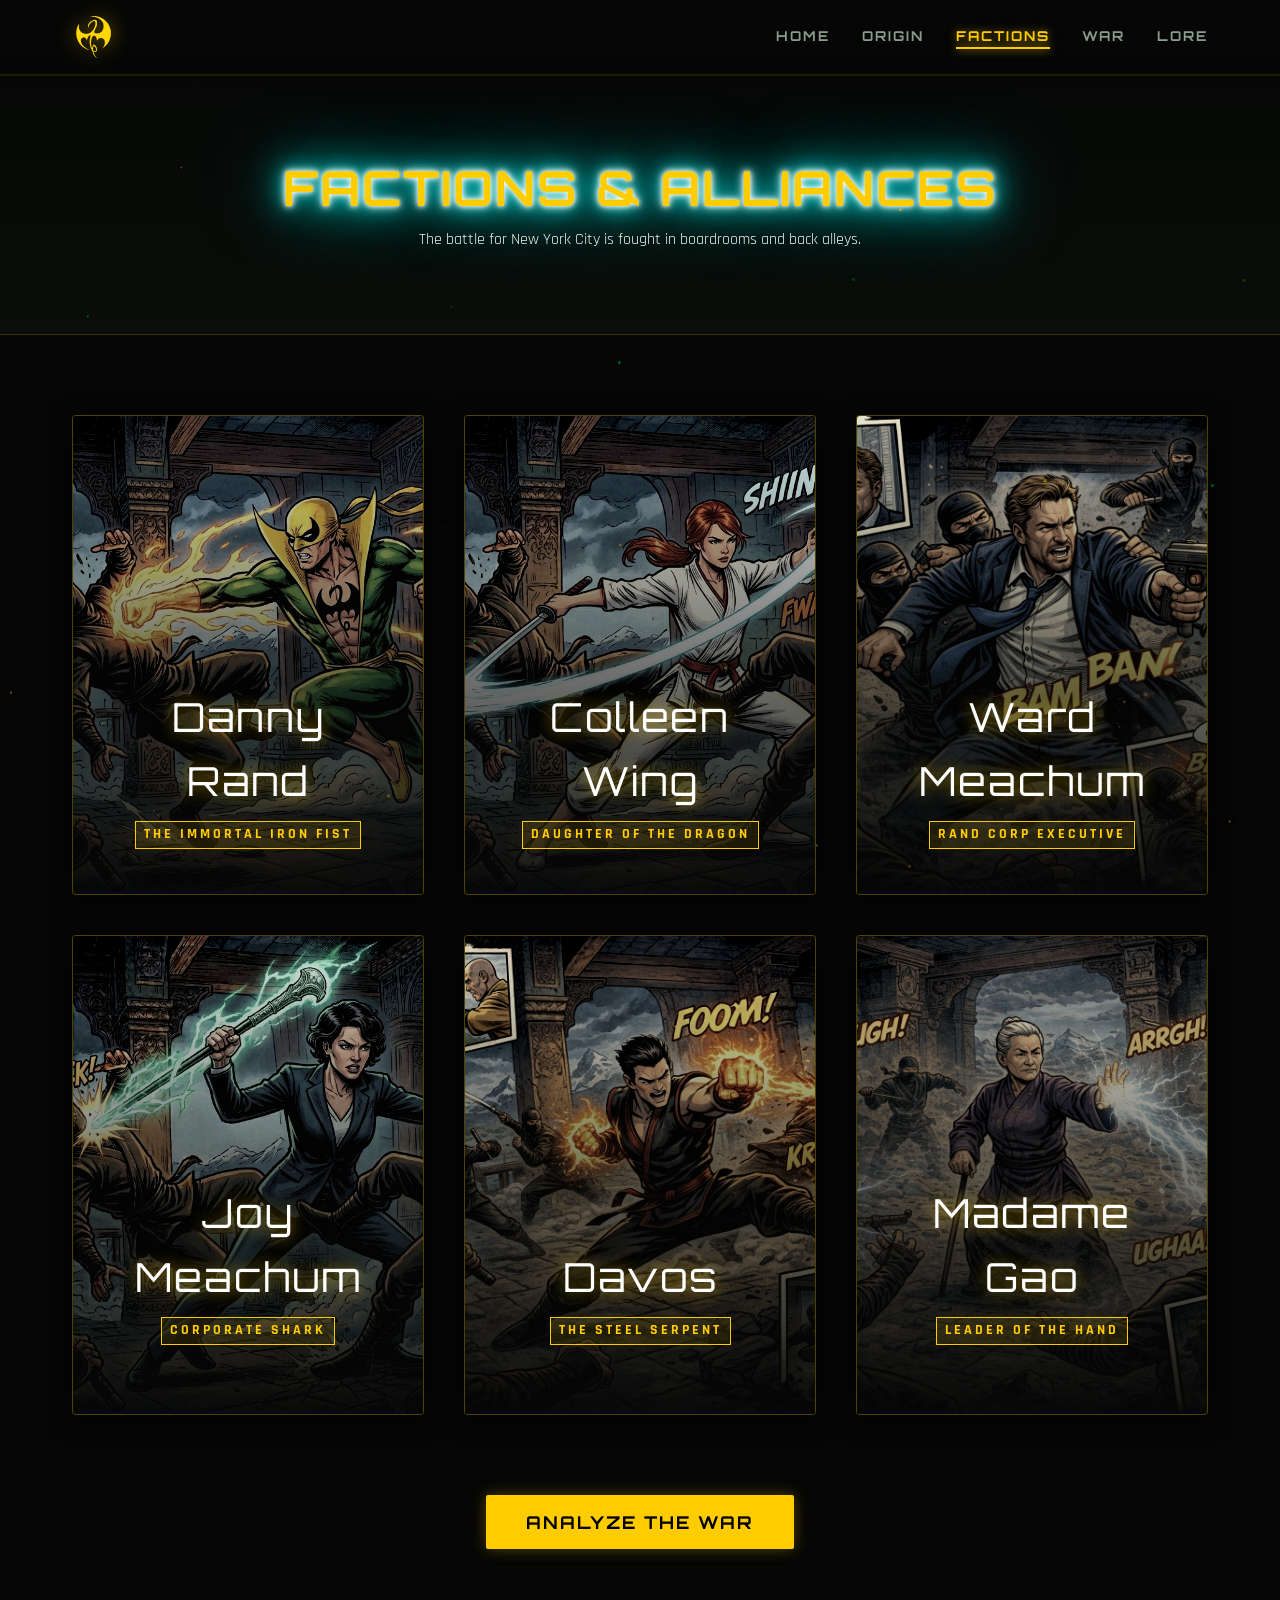
==== characters.html @ ce6b32f4 "Add files via upload" ====
<!DOCTYPE html>
<html lang="en">

<head>
    <meta charset="UTF-8">
    <meta name="viewport" content="width=device-width, initial-scale=1.0">
    <title>Iron Fist | Factions</title>
    <link rel="icon" type="image/png" href="Assets\iron-fist-icon-4.png">
    <link rel=" stylesheet" href="css/style.css">

    <style>
        .glow-text {
            font-size: 3rem;
            color: #fff;
            text-align: center;
            /* Initial glow */
            text-shadow: 0 0 5px #fff,
                0 0 10px #fff,
                0 0 20px #0ff,
                0 0 40px #0ff,
                0 0 80px #0ff;
            /* Animation */
            animation: glow 1.5s ease-in-out infinite alternate;
        }

        /* Keyframes for glowing animation */
        @keyframes glow {
            from {
                text-shadow: 0 0 4px #fffb00,
                    0 0 8px #d9ff00,
                    0 0 16px rgb(208, 255, 0),
                    0 0 32px rgb(255, 230, 0),
                    0 0 64px rgb(255, 255, 255);
            }

            to {
                text-shadow: 0 0 8px #000000,
                    0 0 16px rgb(0, 0, 0),
                    0 0 32px rgb(0, 0, 0),
                    0 0 64px rgb(0, 0, 0),
                    0 0 128px rgb(0, 0, 0);
            }
        }

        .page-header {
            padding-top: 150px;
            padding-bottom: 50px;
            text-align: center;
            background: linear-gradient(to bottom, rgba(5, 6, 5, 0.9), var(--bg-dark));
            border-bottom: 1px solid rgba(255, 204, 0, 0.2);
        }

        .page-header h1 {
            font-size: clamp(3rem, 6vw, 5rem);
            color: var(--primary-gold);
            text-shadow: 0 0 20px var(--primary-gold-glow), 0 0 40px var(--primary-gold);
            margin-bottom: 1rem;
        }

        .character-grid {
            display: grid;
            grid-template-columns: repeat(auto-fill, minmax(320px, 1fr));
            gap: 2.5rem;
            padding: 5rem 0;
        }

        .character-card {
            position: relative;
            height: 480px;
            border-radius: 4px;
            overflow: hidden;
            cursor: pointer;
            box-shadow: 0 5px 25px rgba(0, 0, 0, 0.8);
            transition: var(--transition-medium);
            background: #050605;
            border: 1px solid rgba(255, 204, 0, 0.3);
            transform-style: preserve-3d;
        }

        .character-img {
            width: 100%;
            height: 100%;
            object-fit: cover;
            filter: contrast(120%) grayscale(40%);
            transition: var(--transition-slow);
            opacity: 0.9;
        }

        .character-card:hover .character-img {
            transform: scale(1.1);
            filter: contrast(140%) grayscale(0%);
            opacity: 1;
        }

        .character-card::after {
            content: '';
            position: absolute;
            top: 0;
            left: 0;
            right: 0;
            bottom: 0;
            background: linear-gradient(to top, rgba(5, 6, 5, 0.95) 0%, rgba(5, 6, 5, 0.4) 60%, transparent 100%);
            z-index: 2;
        }

        .character-card:hover::after {
            background: linear-gradient(to top, rgba(20, 16, 0, 0.95) 0%, rgba(10, 8, 0, 0.5) 60%, transparent 100%);
        }

        .character-info {
            position: absolute;
            bottom: 0;
            left: 0;
            width: 100%;
            padding: 2rem;
            z-index: 3;
            transform: translateY(100px);
            transition: var(--transition-medium);
            text-align: center;
        }

        .character-card:hover .character-info {
            transform: translateY(0);
        }

        .character-name {
            font-family: var(--font-heading);
            font-size: 2.5rem;
            color: #fff;
            margin-bottom: 0.5rem;
            text-shadow: 0 0 15px var(--primary-gold-glow);
            letter-spacing: 2px;
        }

        .character-status {
            font-family: var(--font-body);
            font-size: 0.85rem;
            color: var(--primary-gold);
            text-transform: uppercase;
            letter-spacing: 3px;
            font-weight: 800;
            margin-bottom: 1rem;
            background: rgba(255, 204, 0, 0.1);
            display: inline-block;
            padding: 2px 8px;
            border: 1px solid var(--primary-gold);
        }

        .character-desc {
            font-size: 0.95rem;
            color: #ccc;
            opacity: 0;
            transition: var(--transition-medium);
            line-height: 1.6;
            font-weight: bold;
            text-shadow: 1px 1px 3px #000;
        }

        .character-card:hover .character-desc {
            opacity: 1;
            transition-delay: 0.1s;
        }

        .character-card.animate-on-scroll {
            opacity: 0;
            transform: translateY(50px);
            transition: all 0.6s ease-out;
        }

        .character-card.animate-on-scroll.visible {
            opacity: 1;
            transform: translateY(0);
        }

        /* === MOBILE === */
        @media (max-width: 768px) {
            .character-grid {
                grid-template-columns: 1fr;
                gap: 1.5rem;
                padding: 2rem 0;
            }

            .character-card {
                height: auto;
                min-height: 340px;
            }

            /* Always show info on touch devices */
            .character-info {
                transform: translateY(0);
                background: linear-gradient(to top, rgba(5, 6, 5, 0.98) 0%, rgba(5, 6, 5, 0.6) 80%, transparent 100%);
            }

            .character-desc {
                opacity: 1;
            }

            .character-name {
                font-size: 1.6rem;
            }
        }
    </style>
</head>

<body>

    <nav>
        <div class="nav-container">
            <a href="index.html" class="nav-logo-link">
                <img src="Assets\iron-fist-icon-4.png" width="60" height="42" alt="Site Logo" class="logo">
            </a>
            <button class="hamburger" id="hamburger" aria-label="Toggle navigation">
                <span></span><span></span><span></span>
            </button>
            <ul class="nav-links" id="nav-links">
                <li><a href="index.html">Home</a></li>
                <li><a href="the origin.html">Origin</a></li>
                <li><a href="characters.html" class="active">Factions</a></li>
                <li><a href="the war.html">War</a></li>
                <li><a href="the lore.html">Lore</a></li>
            </ul>
        </div>
    </nav>

    <header class="page-header">
        <div class="container">
            <h2 class="animate-on-scroll glow-text" style="color: #ffcc00;">Factions & Alliances</h2>
            <p class="animate-on-scroll delay-1" style="max-width: 600px; margin: 0 auto; padding-bottom: 2rem;">The
                battle for New York City is fought in boardrooms and back alleys.</p>
        </div>
    </header>

    <main class="container">
        <div class="character-grid">

            <div class="character-card animate-on-scroll">
                <img src="Assets\Characters\Danny Rand.png" alt="Danny Rand" class="character-img">
                <div class="character-info">
                    <div class="character-name">Danny Rand</div>
                    <div class="character-status">The Immortal Iron Fist</div>
                    <div class="character-desc">Orphaned billionaire who survived a plane crash, trained in the mystical
                        city of K'un-Lun for 15 years, and defeated a dragon to earn the power of the Iron Fist.</div>
                </div>
            </div>

            <div class="character-card animate-on-scroll delay-1">
                <img src="Assets\Characters\Colleen Wing.png" alt="Colleen Wing" class="character-img">
                <div class="character-info">
                    <div class="character-name">Colleen Wing</div>
                    <div class="character-status">Daughter of the Dragon</div>
                    <div class="character-desc">A fierce martial arts instructor running the Chikara Dojo in NYC. She
                        wields a custom white katana and brutally protects her city from gang warfare.</div>
                </div>
            </div>

            <div class="character-card animate-on-scroll delay-2">
                <img src="Assets\Characters\Ward Meachumcan1.png" alt="Ward Meachum" class="character-img">
                <div class="character-info">
                    <div class="character-name">Ward Meachum</div>
                    <div class="character-status">Rand Corp Executive</div>
                    <div class="character-desc">Danny's skeptical childhood friend who now runs Rand Enterprises. He
                        struggles with substance abuse while secretly covering up his father's undead existence.</div>
                </div>
            </div>

            <div class="character-card animate-on-scroll">
                <img src="Assets\Characters\Joy Meachum.png" alt="Joy Meachum" class="character-img">
                <div class="character-info">
                    <div class="character-name">Joy Meachum</div>
                    <div class="character-status">Corporate Shark</div>
                    <div class="character-desc">Co-CEO of Rand Enterprises. Initially ruthless in rejecting Danny's
                        return, her loyalties are constantly tested between her brother, her presumed-dead father, and
                        her childhood friend.</div>
                </div>
            </div>

            <div class="character-card animate-on-scroll delay-1">
                <img src="Assets\Characters\Davos.png" alt="Davos" class="character-img">
                <div class="character-info">
                    <div class="character-name">Davos</div>
                    <div class="character-status">The Steel Serpent</div>
                    <div class="character-desc">Danny's brother-in-arms in K'un-Lun. Infuriated that Danny abandoned his
                        post after winning the Iron Fist, Davos seeks to violently rip the power from him and execute
                        his own bloody justice.</div>
                </div>
            </div>

            <div class="character-card animate-on-scroll delay-2">
                <img src="Assets\Characters\Madame Gao.png" alt="Madame Gao" class="character-img">
                <div class="character-info">
                    <div class="character-name">Madame Gao</div>
                    <div class="character-status">Leader of The Hand</div>
                    <div class="character-desc">An ancient, deceptively frail woman leading the supernatural ninja
                        syndicate known as The Hand. She controls massive narcotics operations and wields deadly
                        telekinetic martial arts.</div>
                </div>
            </div>

        </div>

        <div class="text-center animate-on-scroll" style="margin-bottom: 5rem;">
            <button class="btn" onclick="window.location.href='the war.html'">Analyze the War</button>
        </div>
    </main>

    <script src="js/main.js"></script>
</body>

</html>
---- css/style.css ----
/* Google Fonts */
@import url('https://fonts.googleapis.com/css2?family=Orbitron:wght@700;900&family=Rajdhani:wght@400;600;700&display=swap');

:root {
    /* Color Palette - Iron Fist Theme */
    --primary-gold: #ffcc00;
    /* Chi Energy */
    --primary-gold-glow: rgba(255, 204, 0, 0.6);
    --secondary-green: #00ff66;
    /* Dragon magic */
    --bg-darker: #050605;
    /* Blackish green */
    --bg-dark: #0a0e0a;
    --text-light: #f0f4f0;
    --text-muted: #8a9c8a;

    /* Typography */
    --font-heading: 'Orbitron', sans-serif;
    --font-body: 'Rajdhani', sans-serif;

    /* Variables */
    --transition-fast: 0.2s ease;
    --transition-medium: 0.4s ease;
    --transition-slow: 0.8s ease-out;
}

* {
    margin: 0;
    padding: 0;
    box-sizing: border-box;
}

body {
    font-family: var(--font-body);
    background-color: var(--bg-darker);
    color: var(--text-light);
    line-height: 1.6;
    overflow-x: hidden;
    cursor: default;
}

/* Scrollbar Styling */
::-webkit-scrollbar {
    width: 10px;
}

::-webkit-scrollbar-track {
    background: var(--bg-darker);
}

::-webkit-scrollbar-thumb {
    background: #333;
    border-radius: 5px;
}

::-webkit-scrollbar-thumb:hover {
    background: var(--primary-gold);
    box-shadow: 0 0 10px var(--primary-gold);
}

::selection {
    background: var(--primary-gold-glow);
    color: #000;
}

/* Canvas background wrapper */
#particle-canvas {
    position: fixed;
    top: 0;
    left: 0;
    width: 100%;
    height: 100%;
    pointer-events: none;
    z-index: 1;
}

/* Typography styles */
h1,
h2,
h3,
h4,
h5,
h6 {
    font-family: var(--font-heading);
    letter-spacing: 2px;
    text-transform: uppercase;
}

a {
    text-decoration: none;
    color: inherit;
}

/* Container */
.container {
    max-width: 1200px;
    margin: 0 auto;
    padding: 0 2rem;
}

.btn {
    display: inline-block;
    padding: 1rem 2.5rem;
    font-family: var(--font-heading);
    font-size: 1.1rem;
    font-weight: 700;
    text-transform: uppercase;
    letter-spacing: 2px;
    background: var(--primary-gold);
    color: #000;
    border: none;
    border-radius: 2px;
    cursor: pointer;
    transition: var(--transition-medium);
    box-shadow: 0 0 15px rgba(255, 204, 0, 0.3);
    position: relative;
    overflow: hidden;
}

.btn:hover {
    transform: scale(1.05);
    box-shadow: 0 0 30px var(--primary-gold) !important;
    background: #ffe680;
}

.btn-outline {
    background: rgba(0, 0, 0, 0.5);
    border: 2px solid var(--primary-gold);
    color: var(--primary-gold);
}

.btn-outline:hover {
    background: var(--primary-gold);
    color: #000;
    box-shadow: 0 0 25px var(--primary-gold-glow);
}

/* ===================== NAVIGATION ===================== */
nav {
    position: fixed;
    top: 0;
    width: 100%;
    padding: 1rem 0;
    z-index: 1000;
    background: linear-gradient(to bottom, rgba(5, 6, 5, 0.97), rgba(5, 6, 5, 0.85));
    backdrop-filter: blur(10px);
    border-bottom: 2px solid rgba(255, 204, 0, 0.1);
}

.nav-container {
    max-width: 1200px;
    margin: 0 auto;
    display: flex;
    justify-content: space-between;
    align-items: center;
    padding: 0 2rem;
}

.nav-logo-link {
    display: flex;
    align-items: center;
    flex-shrink: 0;
}

.nav-logo,
.logo {
    height: 42px;
    width: auto;
    filter: drop-shadow(0 0 10px rgba(255, 204, 0, 0.5));
    transition: var(--transition-medium);
    mix-blend-mode: screen;
    object-fit: contain;
}

.nav-logo-link:hover .nav-logo,
.nav-logo-link:hover .logo {
    filter: drop-shadow(0 0 15px var(--primary-gold)) brightness(1.2);
    transform: scale(1.05);
}

.nav-links {
    list-style: none;
    display: flex;
    align-items: center;
    gap: 2rem;
    margin: 0;
    padding: 0;
}

.nav-links li a {
    font-family: var(--font-heading);
    font-size: 0.85rem;
    font-weight: 700;
    letter-spacing: 2px;
    text-transform: uppercase;
    color: var(--text-muted);
    transition: var(--transition-fast);
    padding-bottom: 5px;
    position: relative;
}

.nav-links li a.active,
.nav-links li a:hover {
    color: var(--primary-gold);
    text-shadow: 0 0 10px var(--primary-gold-glow);
}

.nav-links li a::after {
    content: '';
    position: absolute;
    bottom: 0;
    left: 0;
    width: 0;
    height: 2px;
    background: var(--primary-gold);
    transition: var(--transition-medium);
    box-shadow: 0 0 10px var(--primary-gold);
}

.nav-links li a.active::after,
.nav-links li a:hover::after {
    width: 100%;
}

/* Hamburger Button */
.hamburger {
    display: none;
    flex-direction: column;
    justify-content: center;
    align-items: center;
    gap: 5px;
    width: 38px;
    height: 38px;
    background: none;
    border: none;
    cursor: pointer;
    padding: 4px;
    z-index: 1100;
    flex-shrink: 0;
}

.hamburger span {
    display: block;
    width: 24px;
    height: 2px;
    background: var(--primary-gold);
    border-radius: 2px;
    transition: all 0.35s ease;
    box-shadow: 0 0 6px var(--primary-gold-glow);
}

/* Hamburger open state */
.hamburger.open span:nth-child(1) {
    transform: translateY(7px) rotate(45deg);
}

.hamburger.open span:nth-child(2) {
    opacity: 0;
    transform: scaleX(0);
}

.hamburger.open span:nth-child(3) {
    transform: translateY(-7px) rotate(-45deg);
}

/* Animations */
@keyframes fadeIn {
    from {
        opacity: 0;
        transform: translateY(20px);
    }

    to {
        opacity: 1;
        transform: translateY(0);
    }
}

.fade-in {
    animation: fadeIn 1s ease-out forwards;
    opacity: 0;
}

.delay-1 {
    animation-delay: 0.4s;
}

.delay-2 {
    animation-delay: 0.8s;
}

.delay-3 {
    animation-delay: 1.2s;
}

/* Chi Energy Pulse */
@keyframes chiPulse {
    0% {
        transform: scale(1);
        filter: brightness(1) drop-shadow(0 0 10px var(--primary-gold-glow));
    }

    50% {
        transform: scale(1.02);
        filter: brightness(1.3) drop-shadow(0 0 25px var(--primary-gold));
    }

    100% {
        transform: scale(1);
        filter: brightness(1) drop-shadow(0 0 10px var(--primary-gold-glow));
    }
}

.chi-active {
    animation: chiPulse 1.5s cubic-bezier(0.1, 0.7, 0.3, 1) both;
}

/* Utility */
.border-b {
    border-bottom: 1px solid rgba(255, 204, 0, 0.2);
}

.text-center {
    text-align: center;
}

/* ===================== MOBILE MEDIA QUERIES ===================== */
@media (max-width: 768px) {

    /* Navigation — mobile drawer */
    .hamburger {
        display: flex;
    }

    .nav-links {
        position: fixed;
        top: 0;
        right: -100%;
        width: min(280px, 80vw);
        height: 100vh;
        flex-direction: column;
        gap: 0;
        background: rgba(5, 6, 5, 0.98);
        border-left: 2px solid rgba(255, 204, 0, 0.15);
        padding: 100px 2rem 2rem;
        transition: right 0.4s cubic-bezier(0.4, 0, 0.2, 1);
        backdrop-filter: blur(20px);
    }

    .nav-links.open {
        right: 0;
    }

    .nav-links li {
        width: 100%;
        border-bottom: 1px solid rgba(255, 204, 0, 0.08);
    }

    .nav-links li a {
        display: block;
        padding: 1rem 0;
        font-size: 1rem;
        letter-spacing: 3px;
    }

    /* Hide logo li that's inside nav-links */
    .nav-links li:first-child {
        display: none;
    }

    /* Container padding on small screens */
    .container {
        padding: 0 1rem;
    }

    /* Buttons */
    .btn {
        font-size: 0.85rem;
        padding: 0.75rem 1.5rem;
        letter-spacing: 1px;
    }

    /* Page header */
    .page-header {
        padding-top: 100px !important;
        padding-bottom: 30px !important;
    }

    .page-header h1 {
        font-size: clamp(1.8rem, 8vw, 3rem) !important;
    }

    .page-header p {
        font-size: 0.95rem;
        padding: 0 1rem 1.5rem !important;
    }
}

@media (max-width: 480px) {
    .nav-container {
        padding: 0 1rem;
    }

    .btn {
        font-size: 0.78rem;
        padding: 0.65rem 1.2rem;
    }
}

#intro-loader {
    position: fixed;
    top: 0;
    left: 0;
    width: 100%;
    height: 100%;
    background: black;
    z-index: 9999;

    display: flex;
    justify-content: center;
    align-items: center;

    opacity: 1;
    transition: opacity 0.6s ease;

    overflow: hidden;
    /* 🔥 prevents scroll issues on mobile */
}

#intro-loader.fade-out {
    opacity: 0;
}

#intro-video {
    width: 100%;
    height: 100%;
    object-fit: cover;
    /* 🔥 KEY for responsiveness */
}

/* 🔥 Extra safety for mobile screens */
@media (max-width: 768px) {
    #intro-video {
        width: 100vw;
        height: 100vh;
        object-fit: cover;
    }
}
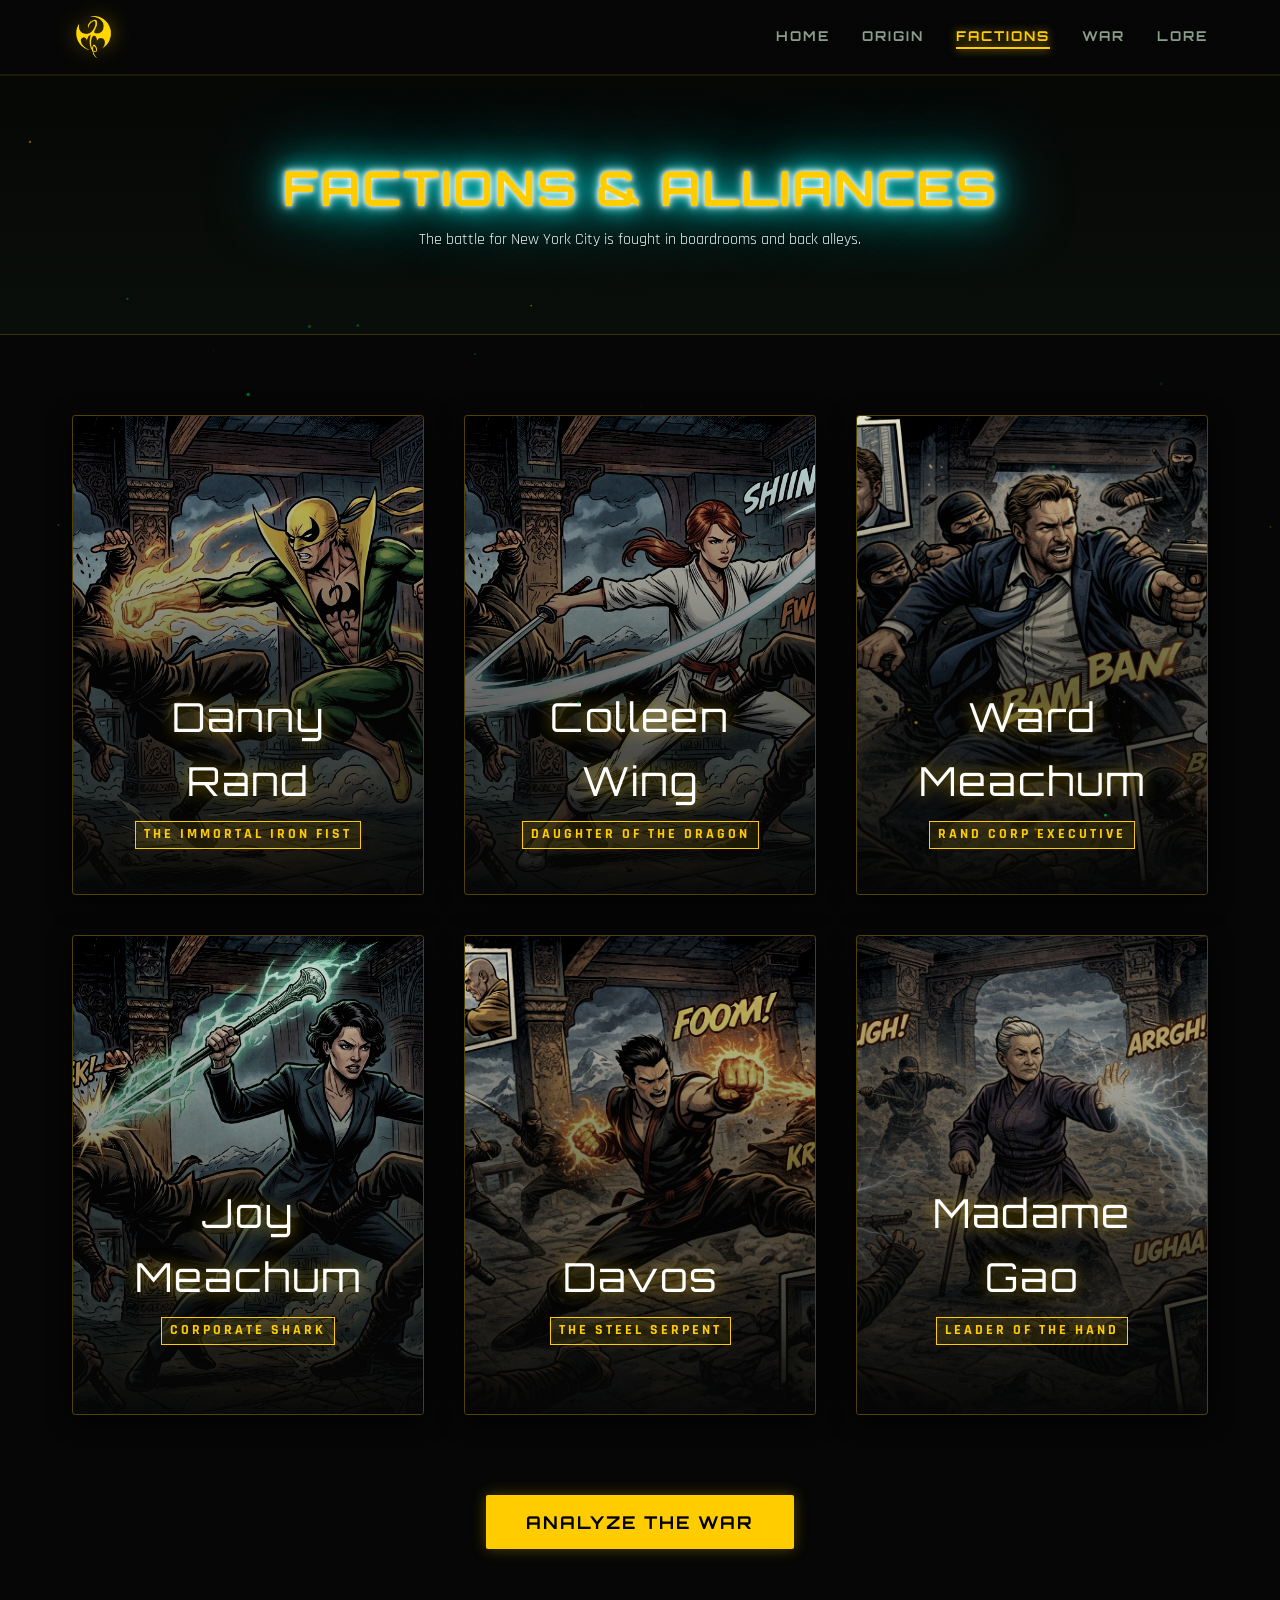
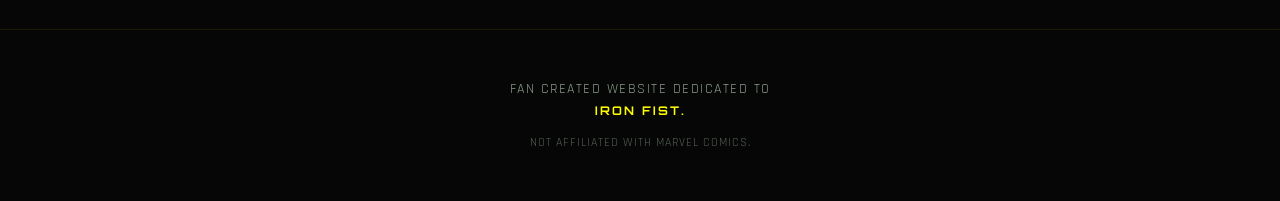
==== commit 908bc16a: "Add footer section to characters.html Added footer with disclaimer and fan dedication." ====
--- a/characters.html
+++ b/characters.html
@@ -304,6 +304,14 @@
     </main>
 
     <script src="js/main.js"></script>
+
+    <footer>
+        <div class="footer-text">
+            Fan created website dedicated to <h5 style="color: #fffb00;">Iron Fist.</h5>
+            <span class="footer-disclaimer">Not affiliated with Marvel Comics.</span>
+        </div>
+    </footer>
+    
 </body>
 
-</html>+</html>
--- a/css/style.css
+++ b/css/style.css
@@ -445,4 +445,33 @@
         height: 100vh;
         object-fit: cover;
     }
-}+}
+
+/* ===================== FOOTER ===================== */
+footer {
+    padding: 3rem 1rem;
+    text-align: center;
+    background: var(--bg-darker);
+    border-top: 1px solid rgba(255, 204, 0, 0.1);
+    margin-top: 4rem;
+    position: relative;
+    z-index: 2;
+}
+
+.footer-text {
+    font-family: var(--font-body);
+    font-size: 0.9rem;
+    color: var(--text-muted);
+    letter-spacing: 1.5px;
+    max-width: 600px;
+    margin: 0 auto;
+    text-transform: uppercase;
+}
+
+.footer-disclaimer {
+    display: block;
+    margin-top: 0.8rem;
+    font-size: 0.75rem;
+    opacity: 0.6;
+    letter-spacing: 1px;
+}
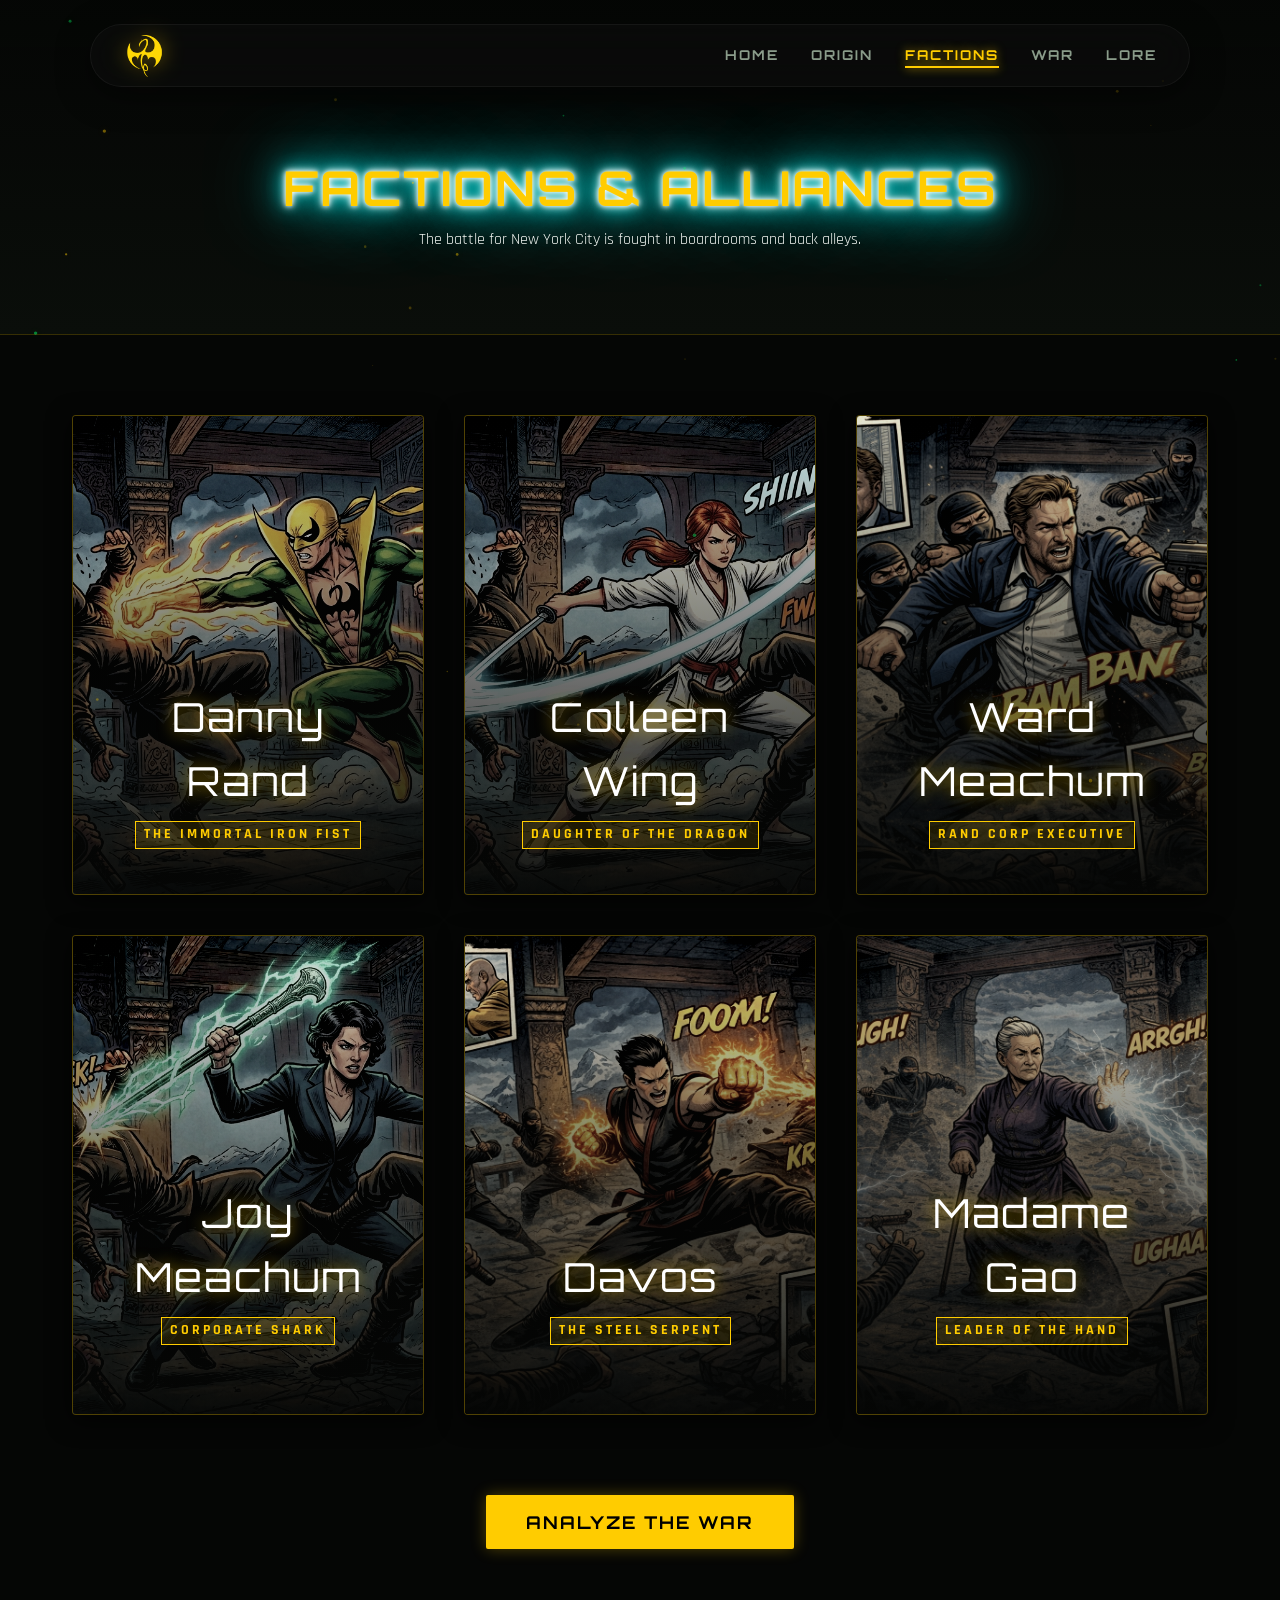
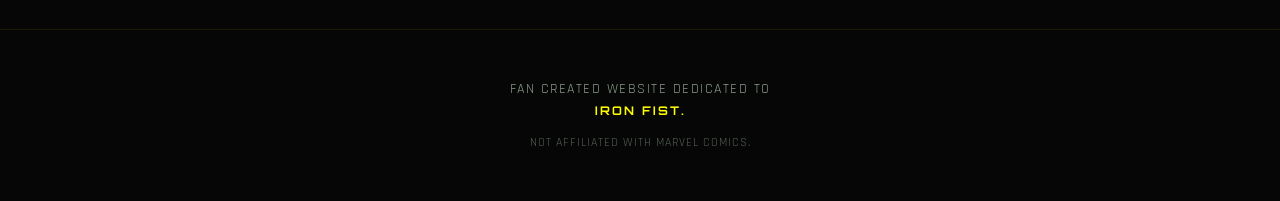
==== commit 3886cb1e: "Add files via upload" ====
--- a/characters.html
+++ b/characters.html
@@ -311,7 +311,8 @@
             <span class="footer-disclaimer">Not affiliated with Marvel Comics.</span>
         </div>
     </footer>
-    
+
 </body>
 
-</html>
+
+</html>
--- a/css/style.css
+++ b/css/style.css
@@ -138,22 +138,28 @@
 /* ===================== NAVIGATION ===================== */
 nav {
     position: fixed;
-    top: 0;
+    top: 1.5rem;
+    left: 50%;
+    transform: translateX(-50%);
+    width: 92%;
+    max-width: 1100px;
+    z-index: 1000;
+    background: rgba(15, 15, 15, 0.4);
+    backdrop-filter: blur(20px);
+    -webkit-backdrop-filter: blur(20px);
+    border: 1px solid rgba(255, 255, 255, 0.05);
+    border-radius: 50px;
+    box-shadow: 0 8px 32px rgba(0, 0, 0, 0.5);
+    transition: var(--transition-medium);
+}
+
+.nav-container {
     width: 100%;
-    padding: 1rem 0;
-    z-index: 1000;
-    background: linear-gradient(to bottom, rgba(5, 6, 5, 0.97), rgba(5, 6, 5, 0.85));
-    backdrop-filter: blur(10px);
-    border-bottom: 2px solid rgba(255, 204, 0, 0.1);
-}
-
-.nav-container {
-    max-width: 1200px;
     margin: 0 auto;
     display: flex;
     justify-content: space-between;
     align-items: center;
-    padding: 0 2rem;
+    padding: 0.6rem 2rem;
 }
 
 .nav-logo-link {
@@ -397,8 +403,14 @@
 }
 
 @media (max-width: 480px) {
+    nav {
+        top: 1rem;
+        width: 95%;
+        border-radius: 40px;
+    }
+
     .nav-container {
-        padding: 0 1rem;
+        padding: 0.6rem 1.2rem;
     }
 
     .btn {
@@ -474,4 +486,4 @@
     font-size: 0.75rem;
     opacity: 0.6;
     letter-spacing: 1px;
-}
+}
